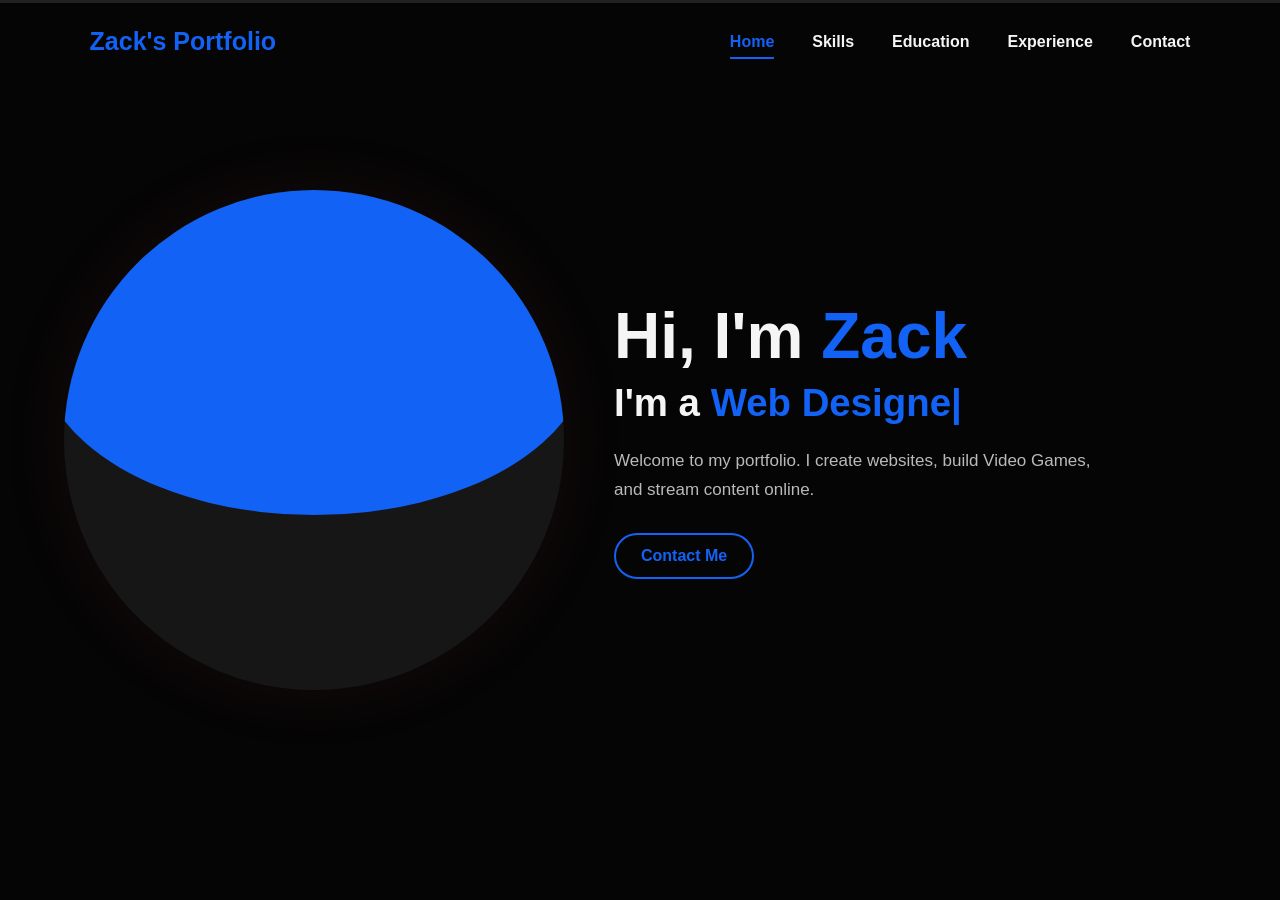
==== index.html @ bb6a834e "Add files via upload" ====
<!DOCTYPE html>
<html lang="en">
<head>
  <meta charset="UTF-8">
  <meta name="viewport" content="width=device-width, initial-scale=1.0">
  <title>Zack | Home</title>
  <link rel="stylesheet" href="style.css">
</head>
<body>
  <header class="navbar">
    <a class="logo" href="index.html">Zack's Portfolio</a>
    <nav>
      <a class="active" href="index.html">Home</a>
      <a href="skills.html">Skills</a>
      <a href="education.html">Education</a>
      <a href="experience.html">Experience</a>
      <a href="contact.html">Contact</a>
    </nav>
  </header>
<main class="hero-section">
  <div class="hero-image"> 
    <img src="images/profile.jpg" alt="Zack"> 
  </div>
  <div class="hero-content"> 
    <h1>Hi, I'm <span>Zack</span></h1> 
    <h2>I'm a <span id="typing-text">Web Designer</span><span class="cursor">|</span></h2> 
    <p>Welcome to my portfolio. I create websites, build Video Games, and stream content online.</p> 
    <a class="outline-button" href="contact.html">Contact Me</a> 
  </div>
</main>

<style>
.hero-section {
  display: flex;
  align-items: center;
  justify-content: flex-start;
  gap: 50px;
  min-height: 80vh;
  padding-left: 5%; 
}


.hero-image { 
  width: 500px;  
  height: 500px; 
  flex-shrink: 0;
} 


.hero-image img { 
  width: 100%; 
  height: 100%; 
  object-fit: cover; 
  border-radius: 50%; 
  display: block; 
} 

.hero-content {
  max-width: 500px;
}
</style>

<script src="script.js"></script>
</body> 
</html>
---- style.css ----
:root {
  --bg: #050505;
  --text: hwb(0 96% 4%);
  --muted: hsl(0, 0%, 73%);
  --accent: hsl(219, 93%, 52%);
  --accent-dark: hsl(216, 69%, 50%);
  --card: hsl(0, 0%, 5%);
  --border: hsl(0, 0%, 15%);
}

* {
  box-sizing: border-box;
  margin: 0;
  padding: 0;
}

html {
  scroll-behavior: smooth;
}

body {
  min-height: 100vh;
  background: var(--bg);
  color: var(--text);
  font-family: Arial, Helvetica, sans-serif;
}

.navbar {
  width: 100%;
  height: 80px;
  display: flex;
  align-items: center;
  justify-content: space-between;
  padding: 0 7%;
  border-top: 3px solid #222;
}

.logo {
  color: var(--accent);
  text-decoration: none;
  font-size: 25px;
  font-weight: 700;
}

nav {
  display: flex;
  align-items: center;
  gap: 38px;
}

nav a {
  position: relative;
  color: var(--text);
  text-decoration: none;
  font-size: 16px;
  font-weight: 600;
  padding: 10px 0;
  transition: color .25s ease;
}

nav a:hover,
nav a.active {
  color: var(--accent);
}

nav a::after {
  content: "";
  position: absolute;
  left: 0;
  bottom: 2px;
  width: 0;
  height: 2px;
  background: var(--accent);
  transition: width .25s ease;
}

nav a:hover::after,
nav a.active::after {
  width: 100%;
}

.hero {
  min-height: calc(100vh - 80px);
  display: flex;
  align-items: center;
  justify-content: center;
  gap: 80px;
  padding: 50px 8%;
}

.hero-image {
  width: 440px;
  height: 570px;
  border-radius: 50%;
  overflow: hidden;
  position: relative;
  flex-shrink: 0;
  background: #161616;
  box-shadow: 0 0 70px rgba(232, 91, 99, .08);
}

.hero-image::before {
  content: "";
  position: absolute;
  width: 110%;
  height: 65%;
  left: -5%;
  top: 0;
  background: var(--accent);
  border-radius: 50%;
  z-index: 0;
}

.hero-image img {
  position: relative;
  z-index: 1;
  width: 100%;
  height: 100%;
  object-fit: cover;
}

.hero-content {
  max-width: 650px;
}

.hero-content h1 {
  font-size: clamp(42px, 5vw, 64px);
  line-height: 1.1;
  margin-bottom: 10px;
}

.hero-content h1 span,
.hero-content h2 span {
  color: var(--accent);
}

.hero-content h2 {
  font-size: clamp(26px, 3vw, 40px);
  margin-bottom: 22px;
}

.cursor {
  color: var(--accent) !important;
  animation: blink .75s infinite;
}

.hero-content p,
.intro {
  color: var(--muted);
  line-height: 1.7;
  font-size: 17px;
  margin-bottom: 28px;
}

.outline-button {
  display: inline-block;
  color: var(--accent);
  background: transparent;
  border: 2px solid var(--accent);
  border-radius: 30px;
  padding: 12px 25px;
  font-size: 16px;
  font-weight: 700;
  text-decoration: none;
  cursor: pointer;
  transition: .25s ease;
}

.outline-button:hover {
  color: #fff;
  background: var(--accent);
  box-shadow: 0 0 20px rgba(232, 91, 99, .25);
}

.page {
  width: min(1100px, 84%);
  margin: 0 auto;
  padding: 90px 0;
}

.page > h1 {
  font-size: clamp(40px, 5vw, 60px);
  margin-bottom: 12px;
}

.page > h1 span {
  color: var(--accent);
}

.cards {
  display: grid;
  grid-template-columns: repeat(3, 1fr);
  gap: 24px;
  margin-top: 45px;
}

.card {
  background: var(--card);
  border: 1px solid var(--border);
  border-radius: 14px;
  padding: 30px;
  transition: transform .25s ease, border-color .25s ease;
}

.card:hover {
  transform: translateY(-5px);
  border-color: var(--accent);
}

.card h2 {
  color: var(--accent);
  margin-bottom: 14px;
}

.card p {
  color: var(--muted);
  line-height: 1.7;
}

.muted {
  color: var(--accent) !important;
  margin-bottom: 10px;
}

.timeline {
  margin-top: 45px;
  border-left: 2px solid var(--accent);
  padding-left: 30px;
}

.timeline-item {
  position: relative;
  background: var(--card);
  border: 1px solid var(--border);
  padding: 28px;
  margin-bottom: 25px;
  border-radius: 12px;
}

.timeline-item::before {
  content: "";
  position: absolute;
  left: -39px;
  top: 32px;
  width: 14px;
  height: 14px;
  background: var(--accent);
  border-radius: 50%;
}

.year {
  color: var(--accent);
  font-weight: 700;
}

.timeline-item h2 {
  margin: 10px 0;
}

.timeline-item p {
  color: var(--muted);
  line-height: 1.7;
}

.contact-page {
  max-width: 850px;
}

.contact-form {
  display: flex;
  flex-direction: column;
  gap: 18px;
  margin-top: 40px;
}

.contact-form input,
.contact-form textarea {
  width: 100%;
  background: var(--card);
  color: var(--text);
  border: 1px solid var(--border);
  border-radius: 10px;
  padding: 16px;
  font: inherit;
  outline: none;
  resize: vertical;
}

.contact-form input:focus,
.contact-form textarea:focus {
  border-color: var(--accent);
}

.contact-form .outline-button {
  align-self: flex-start;
}

@keyframes blink {
  50% { opacity: 0; }
}

@media (max-width: 900px) {
  .navbar {
    height: auto;
    padding: 22px 6%;
    gap: 20px;
    flex-direction: column;
  }

  nav {
    gap: 20px;
    flex-wrap: wrap;
    justify-content: center;
  }

  .hero {
    flex-direction: column;
    gap: 45px;
    text-align: center;
    padding: 60px 6%;
  }

  .hero-image {
    width: min(75vw, 380px);
    height: min(95vw, 500px);
  }

  .cards {
    grid-template-columns: 1fr;
  }

  .contact-form .outline-button {
    align-self: center;
  }
}

@media (max-width: 500px) {
  nav {
    gap: 14px;
  }

  nav a {
    font-size: 14px;
  }

  .hero-image {
    width: 75vw;
    height: 95vw;
  }
}
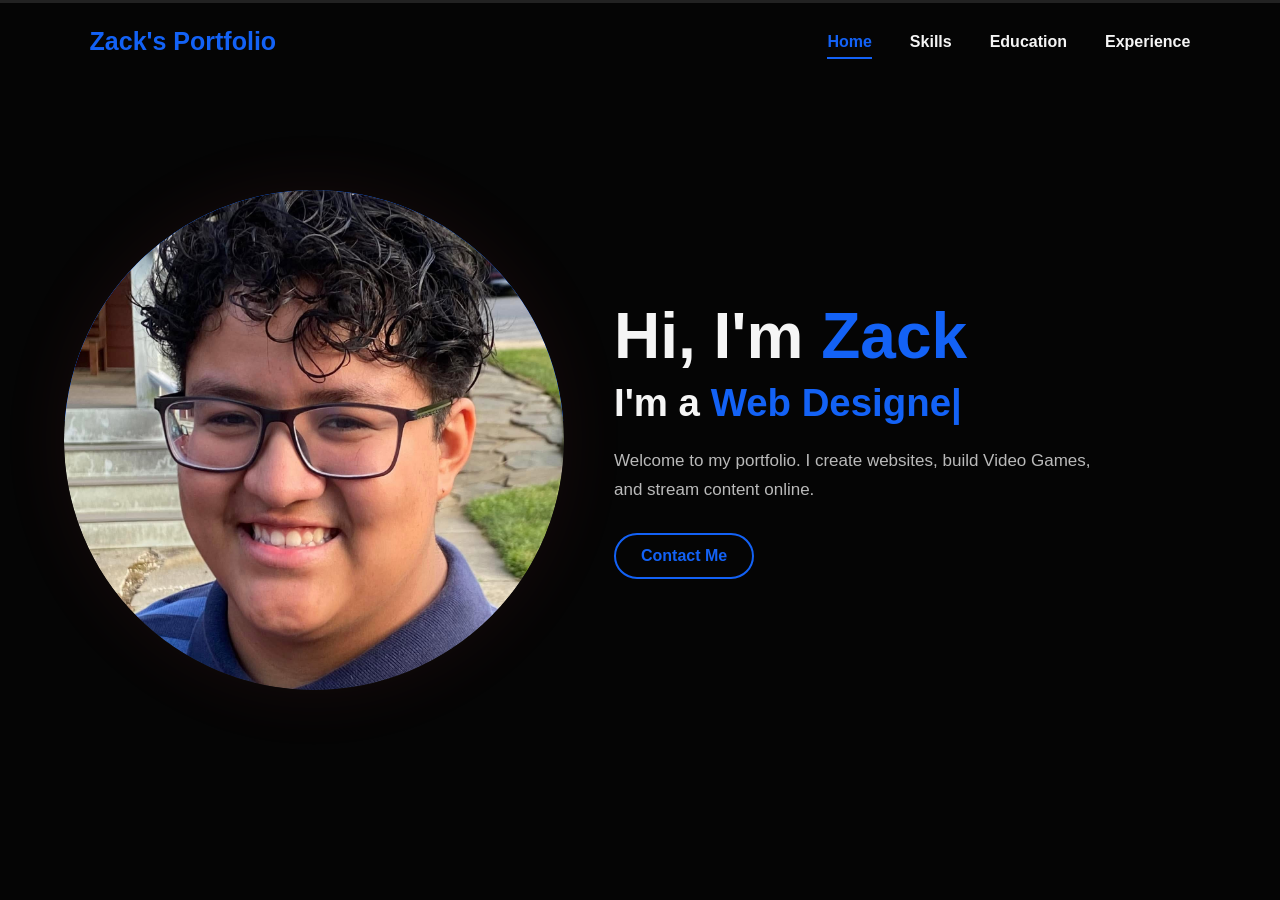
==== commit 60b86465: "Add files via upload" ====
--- a/index.html
+++ b/index.html
@@ -14,7 +14,6 @@
       <a href="skills.html">Skills</a>
       <a href="education.html">Education</a>
       <a href="experience.html">Experience</a>
-      <a href="contact.html">Contact</a>
     </nav>
   </header>
 <main class="hero-section">
--- a/style.css
+++ b/style.css
@@ -262,39 +262,6 @@
   line-height: 1.7;
 }
 
-.contact-page {
-  max-width: 850px;
-}
-
-.contact-form {
-  display: flex;
-  flex-direction: column;
-  gap: 18px;
-  margin-top: 40px;
-}
-
-.contact-form input,
-.contact-form textarea {
-  width: 100%;
-  background: var(--card);
-  color: var(--text);
-  border: 1px solid var(--border);
-  border-radius: 10px;
-  padding: 16px;
-  font: inherit;
-  outline: none;
-  resize: vertical;
-}
-
-.contact-form input:focus,
-.contact-form textarea:focus {
-  border-color: var(--accent);
-}
-
-.contact-form .outline-button {
-  align-self: flex-start;
-}
-
 @keyframes blink {
   50% { opacity: 0; }
 }
@@ -329,9 +296,6 @@
     grid-template-columns: 1fr;
   }
 
-  .contact-form .outline-button {
-    align-self: center;
-  }
 }
 
 @media (max-width: 500px) {
